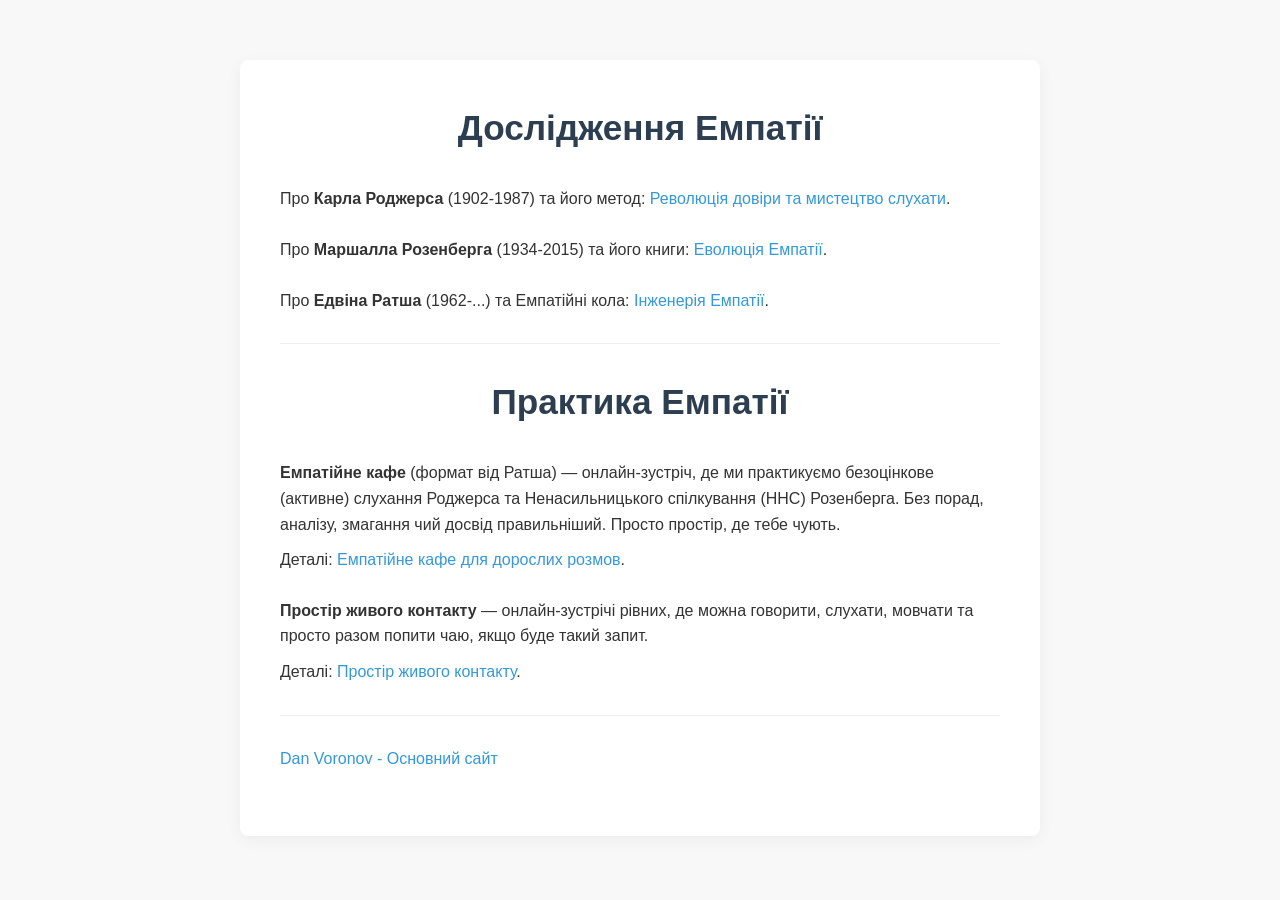
==== index.html @ 75099697 "простір на головну" ====
<!DOCTYPE html>
<html lang="uk">
<head>
    <meta charset="UTF-8">
    <meta name="viewport" content="width=device-width, initial-scale=1.0">
    <title>Дан Воронов - Дослідження Емпатії</title>
    <style>
        * {
            box-sizing: border-box;
            margin: 0;
            padding: 0;
        }

        body {
            font-family: 'Helvetica Neue', Helvetica, Arial, sans-serif;
            line-height: 1.6;
            color: #333;
            background-color: #f8f8f8;
            padding: 20px;
        }

        .container {
            max-width: 800px;
            margin: 40px auto;
            background-color: #fff;
            padding: 40px;
            border-radius: 8px;
            box-shadow: 0 4px 15px rgba(0, 0, 0, 0.05);
        }

        h1 {
            font-size: 2.2em;
            color: #2c3e50;
            margin-bottom: 30px;
            text-align: center;
            font-weight: 600;
        }

        .section {
            margin-bottom: 25px;
        }

        .section p {
            margin-bottom: 10px;
        }

        a {
            color: #3498db;
            text-decoration: none;
            transition: color 0.3s ease, text-decoration 0.3s ease;
        }

        a:hover {
            color: #2980b9;
            text-decoration: underline;
        }

        .divider {
            border-top: 1px solid #eee;
            margin: 30px 0;
        }

        .secondary-text {
            font-size: 0.9em;
            color: #666;
            padding-left: 20px;
            margin-top: 15px;
            margin-bottom: 5px;
        }
    </style>
</head>
<body>
    <div class="container">
        <h1>Дослідження Емпатії</h1>

        <div class="section">
            <p>Про <strong>Карла Роджерса</strong> (1902-1987) та його метод:
            <a href="rogers/">Революція довіри та мистецтво слухати</a>.</p>
        </div>        

        <div class="section">
            <p>Про <strong>Маршалла Розенберга</strong> (1934-2015) та його книги:
            <a href="rosenberg/">Еволюція Емпатії</a>.</p>
        </div>

        <div class="section">
            <p>Про <strong>Едвіна Ратша</strong> (1962-...) та Емпатійні кола:
            <a href="rutsch/">Інженерія Емпатії</a>.</p>
        </div>

        <div class="divider"></div>
            
            <h1>Практика Емпатії</h1>

            <div class="section">
                <p><b>Емпатійне кафе</b> (формат від Ратша) — онлайн-зустріч, де ми практикуємо безоцінкове (активне) слухання Роджерса та Ненасильницького спілкування (ННС) Розенберга. Без порад, аналізу, змагання чий досвід правильніший. Просто простір, де тебе чують. </p>

                <p>Деталі:
                <a href="cafe/">Емпатійне кафе для дорослих розмов</a>.</p>
            </div>


            <div class="section">
                <p><b>Простір живого контакту</b> — онлайн-зустрічі рівних, де можна говорити, слухати, мовчати та просто разом попити чаю, якщо буде такий запит. </p>

                <p>Деталі:
                <a href="prostir/">Простір живого контакту</a>.</p>
            </div>


        <div class="divider"></div>

        <div class="section">
            <p><a href="https://danvoronov.com/">Dan Voronov - Основний сайт</a></p>
        </div>
    </div>
</body>
</html>
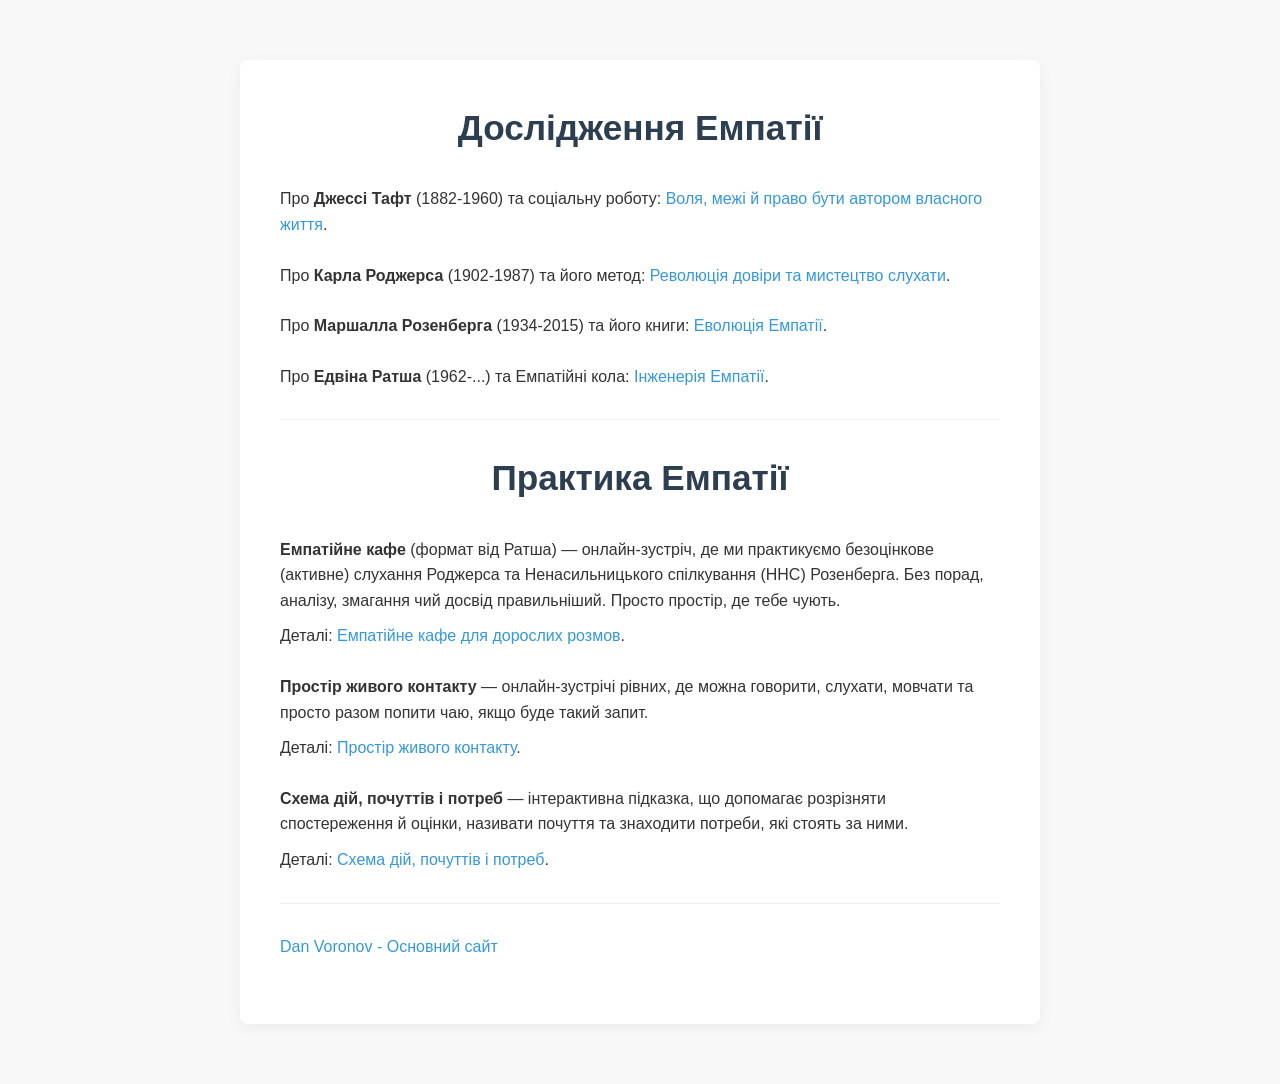
==== commit 73a0c7e1: "cafe 08 + taft" ====
--- a/index.html
+++ b/index.html
@@ -74,6 +74,11 @@
         <h1>Дослідження Емпатії</h1>
 
         <div class="section">
+            <p>Про <strong>Джессі Тафт</strong> (1882-1960) та соціальну роботу:
+            <a href="taft/">Воля, межі й право бути автором власного життя</a>.</p>
+        </div>
+
+        <div class="section">
             <p>Про <strong>Карла Роджерса</strong> (1902-1987) та його метод:
             <a href="rogers/">Революція довіри та мистецтво слухати</a>.</p>
         </div>        
@@ -107,6 +112,12 @@
                 <a href="prostir/">Простір живого контакту</a>.</p>
             </div>
 
+            <div class="section">
+                <p><b>Схема дій, почуттів і потреб</b> — інтерактивна підказка, що допомагає розрізняти спостереження й оцінки, називати почуття та знаходити потреби, які стоять за ними.</p>
+
+                <p>Деталі:
+                <a href="map/">Схема дій, почуттів і потреб</a>.</p>
+            </div>
 
         <div class="divider"></div>
 
@@ -115,4 +126,4 @@
         </div>
     </div>
 </body>
-</html>+</html>
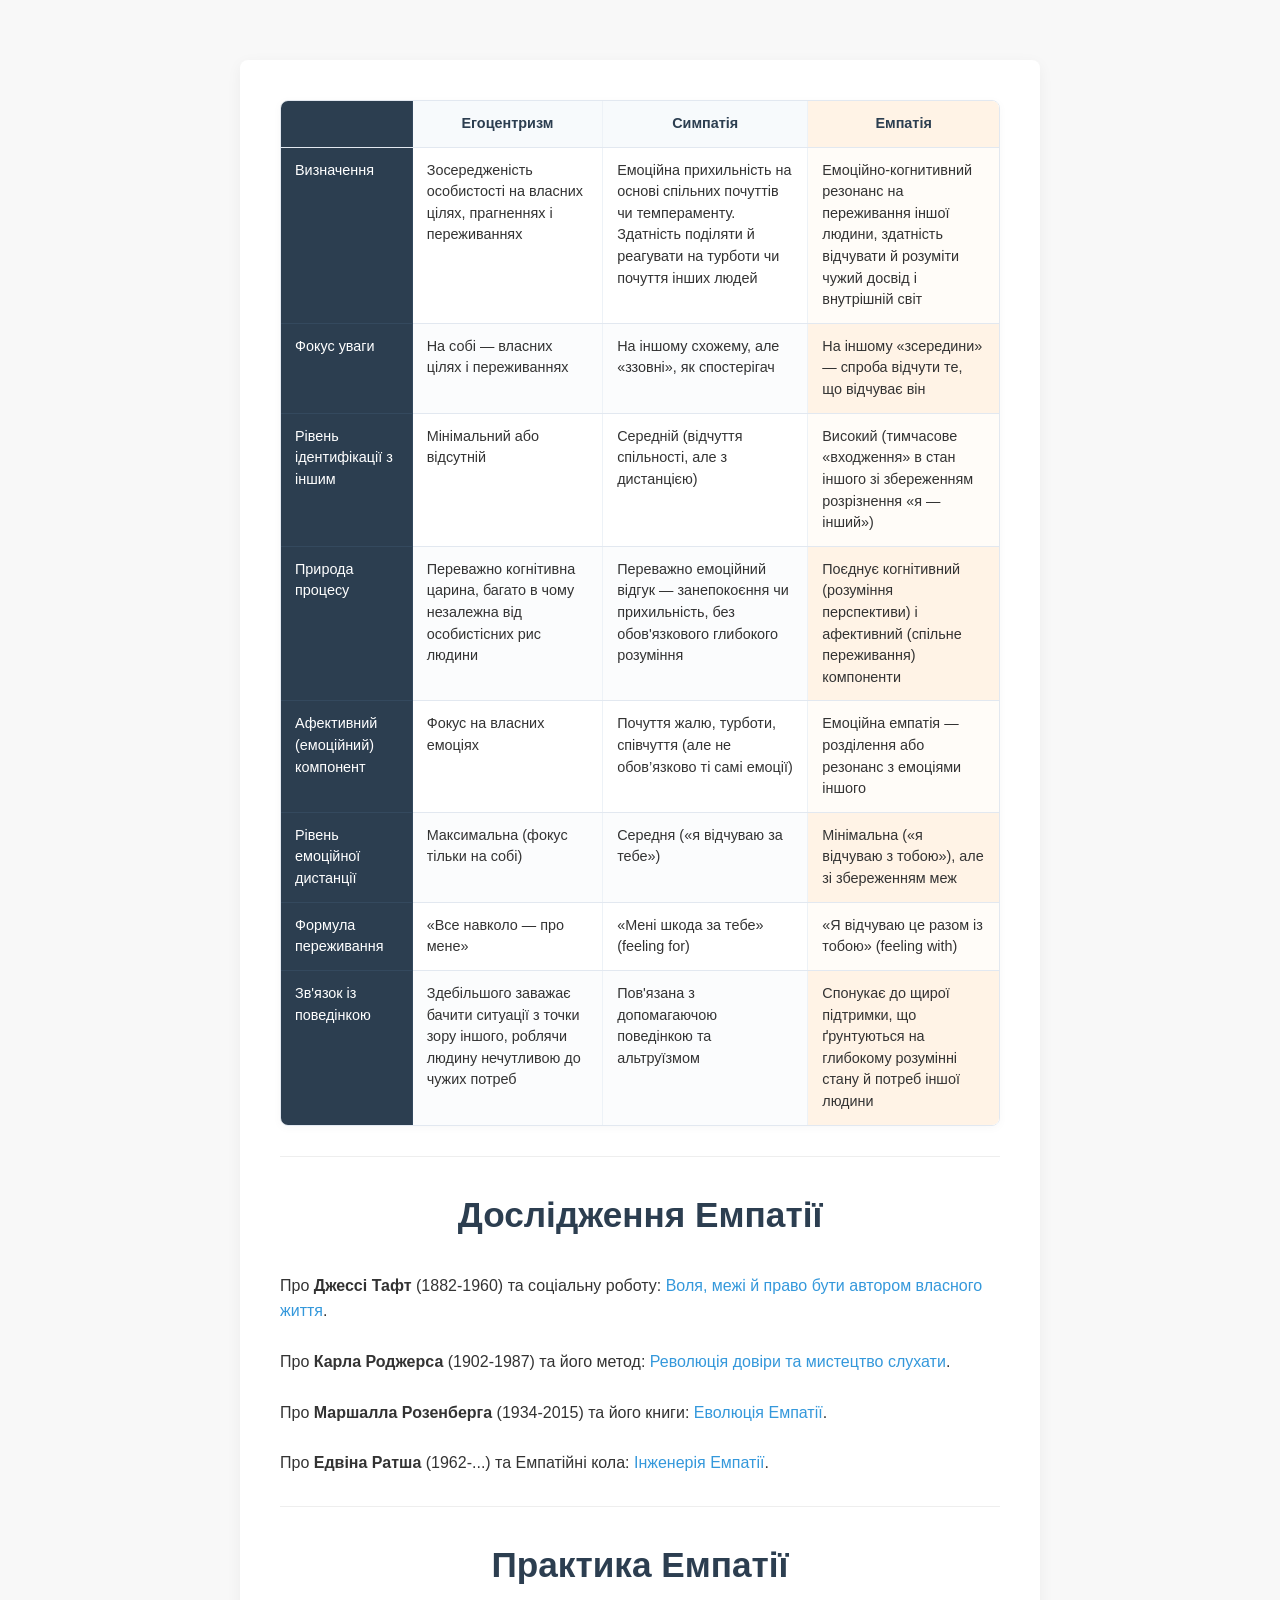
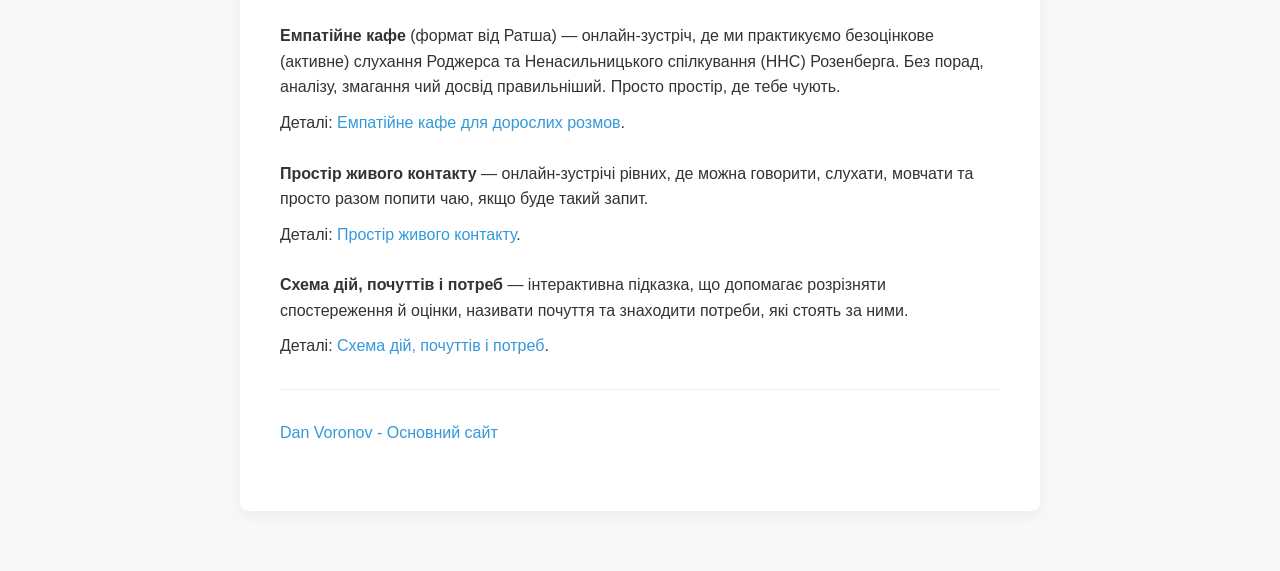
==== commit 4b559622: "таблиця порівняння" ====
--- a/index.html
+++ b/index.html
@@ -67,10 +67,142 @@
             margin-top: 15px;
             margin-bottom: 5px;
         }
+
+        .table-wrapper {
+            overflow-x: auto;
+            margin-bottom: 30px;
+            border-radius: 8px;
+            border: 1px solid #e2e8f0;
+            box-shadow: 0 2px 10px rgba(0, 0, 0, 0.03);
+        }
+
+        table {
+            width: 100%;
+            border-collapse: collapse;
+            font-size: 0.9em;
+            text-align: left;
+            background-color: #fff;
+        }
+
+        th, td {
+            padding: 12px 14px;
+            border-bottom: 1px solid #e2e8f0;
+            border-right: 1px solid #edf2f7;
+            vertical-align: top;
+            line-height: 1.5;
+        }
+
+        th:last-child {
+            border-right: none;
+            background-color: #fff3e6;
+            color: #2c3e50;
+        }
+
+        td:last-child {
+            border-right: none;
+            background-color: #fffcf8;
+        }
+
+        th {
+            background-color: #f7fafc;
+            color: #2c3e50;
+            font-weight: 600;
+            text-align: center;
+            vertical-align: middle;
+        }
+
+        th:first-child,
+        td:first-child {
+            background-color: #2c3e50;
+            color: #ffffff;
+            font-weight: normal;
+            border-right: 1px solid #34495e;
+        }
+
+        tbody td:first-child {
+            border-bottom: 1px solid #34495e;
+        }
+
+        tr:nth-child(even) {
+            background-color: #fbfcfd;
+        }
+
+        tr:nth-child(even) td:last-child {
+            background-color: #fff3e6;
+        }
+
+        tr:last-child td {
+            border-bottom: none;
+        }
     </style>
 </head>
 <body>
     <div class="container">
+        <div class="table-wrapper">
+            <table>
+                <thead>
+                    <tr>
+                        <th></th>
+                        <th>Егоцентризм</th>
+                        <th>Симпатія</th>
+                        <th>Емпатія</th>
+                    </tr>
+                </thead>
+                <tbody>
+                    <tr>
+                        <td>Визначення</td>
+                        <td>Зосередженість особистості на власних цілях, прагненнях і переживаннях</td>
+                        <td>Емоційна прихильність на основі спільних почуттів чи темпераменту. Здатність поділяти й реагувати на турботи чи почуття інших людей</td>
+                        <td>Емоційно-когнитивний резонанс на переживання іншої людини, здатність відчувати й розуміти чужий досвід і внутрішній світ </td>
+                    </tr>
+                    <tr>
+                        <td>Фокус уваги</td>
+                        <td>На собі — власних цілях і переживаннях</td>
+                        <td>На іншому схожему, але «ззовні», як спостерігач</td>
+                        <td>На іншому «зсередини» — спроба відчути те, що відчуває він</td>
+                    </tr>
+                    <tr>
+                        <td>Рівень ідентифікації з іншим</td>
+                        <td>Мінімальний або відсутній</td>
+                        <td>Середній (відчуття спільності, але з дистанцією)</td>
+                        <td>Високий (тимчасове «входження» в стан іншого зі збереженням розрізнення «я — інший»)</td>
+                    </tr>
+                    <tr>
+                        <td>Природа процесу</td>
+                        <td>Переважно когнітивна царина, багато в чому незалежна від особистісних рис людини</td>
+                        <td>Переважно емоційний відгук — занепокоєння чи прихильність, без обов'язкового глибокого розуміння</td>
+                        <td>Поєднує когнітивний (розуміння перспективи) і афективний (спільне переживання) компоненти</td>
+                    </tr>
+                    <tr>
+                        <td>Афективний (емоційний) компонент</td>
+                        <td>Фокус на власних емоціях</td>
+                        <td>Почуття жалю, турботи, співчуття (але не обов’язково ті самі емоції)</td>
+                        <td>Емоційна емпатія — розділення або резонанс з емоціями іншого</td>
+                    </tr>
+                    <tr>
+                        <td>Рівень емоційної дистанції</td>
+                        <td>Максимальна (фокус тільки на собі)</td>
+                        <td>Середня («я відчуваю за тебе»)</td>
+                        <td>Мінімальна («я відчуваю з тобою»), але зі збереженням меж</td>
+                    </tr>
+                    <tr>
+                        <td>Формула переживання</td>
+                        <td>«Все навколо — про мене»</td>
+                        <td>«Мені шкода за тебе» (feeling for)</td>
+                        <td>«Я відчуваю це разом із тобою» (feeling with)</td>
+                    </tr>
+                    <tr>
+                        <td>Зв'язок із поведінкою</td>
+                        <td>Здебільшого заважає бачити ситуації з точки зору іншого, роблячи людину нечутливою до чужих потреб</td>
+                        <td>Пов'язана з допомагаючою поведінкою та альтруїзмом</td>
+                        <td>Спонукає до щирої підтримки, що ґрунтуються на глибокому розумінні стану й потреб іншої людини</td>
+                    </tr>
+                </tbody>
+            </table>
+        </div>
+
+        <div class="divider"></div>
+
         <h1>Дослідження Емпатії</h1>
 
         <div class="section">
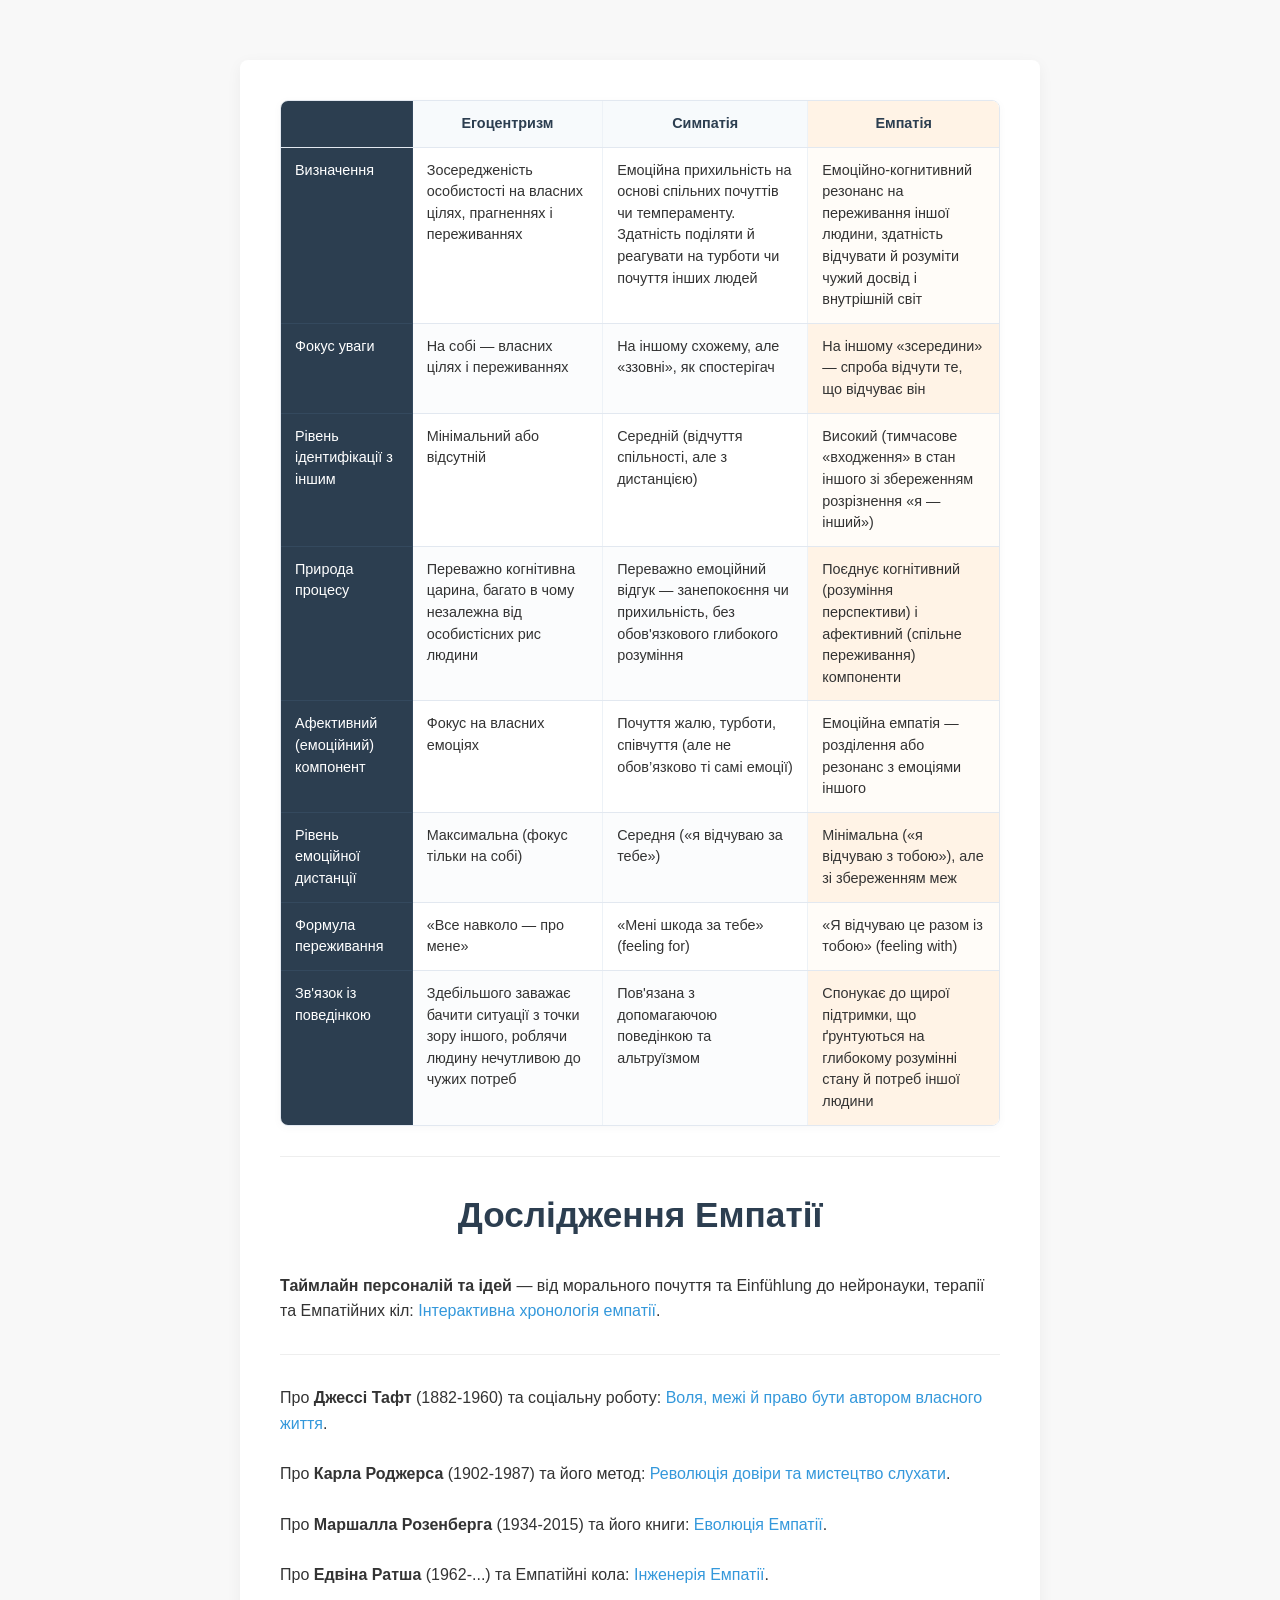
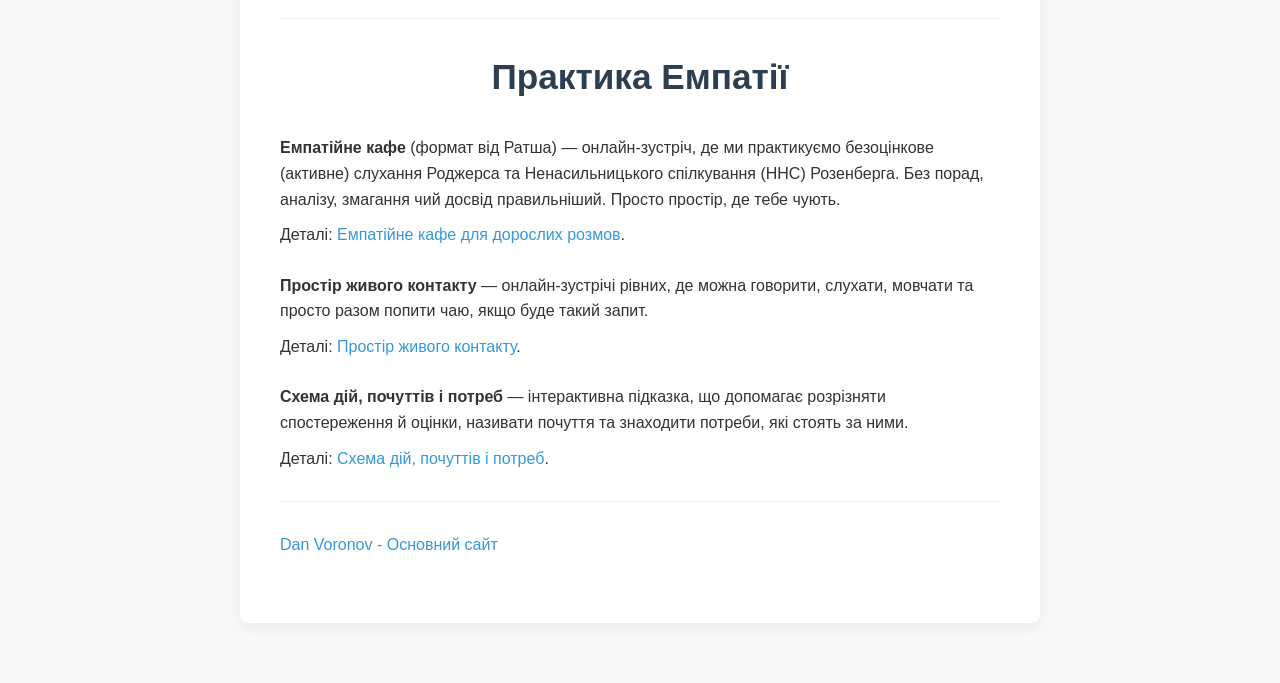
==== commit 4d0754e9: "timeline" ====
--- a/index.html
+++ b/index.html
@@ -206,6 +206,13 @@
         <h1>Дослідження Емпатії</h1>
 
         <div class="section">
+            <p><strong>Таймлайн персоналій та ідей</strong> — від морального почуття та Einfühlung до нейронауки, терапії та Емпатійних кіл:
+            <a href="timeline/">Інтерактивна хронологія емпатії</a>.</p>
+        </div>
+
+        <div class="divider"></div>
+
+        <div class="section">
             <p>Про <strong>Джессі Тафт</strong> (1882-1960) та соціальну роботу:
             <a href="taft/">Воля, межі й право бути автором власного життя</a>.</p>
         </div>
@@ -258,4 +265,6 @@
         </div>
     </div>
 </body>
+<script defer src="https://cloud.umami.is/script.js" data-website-id="41dd411d-234d-4eae-b541-1103fd71b6ad"></script>
 </html>
+
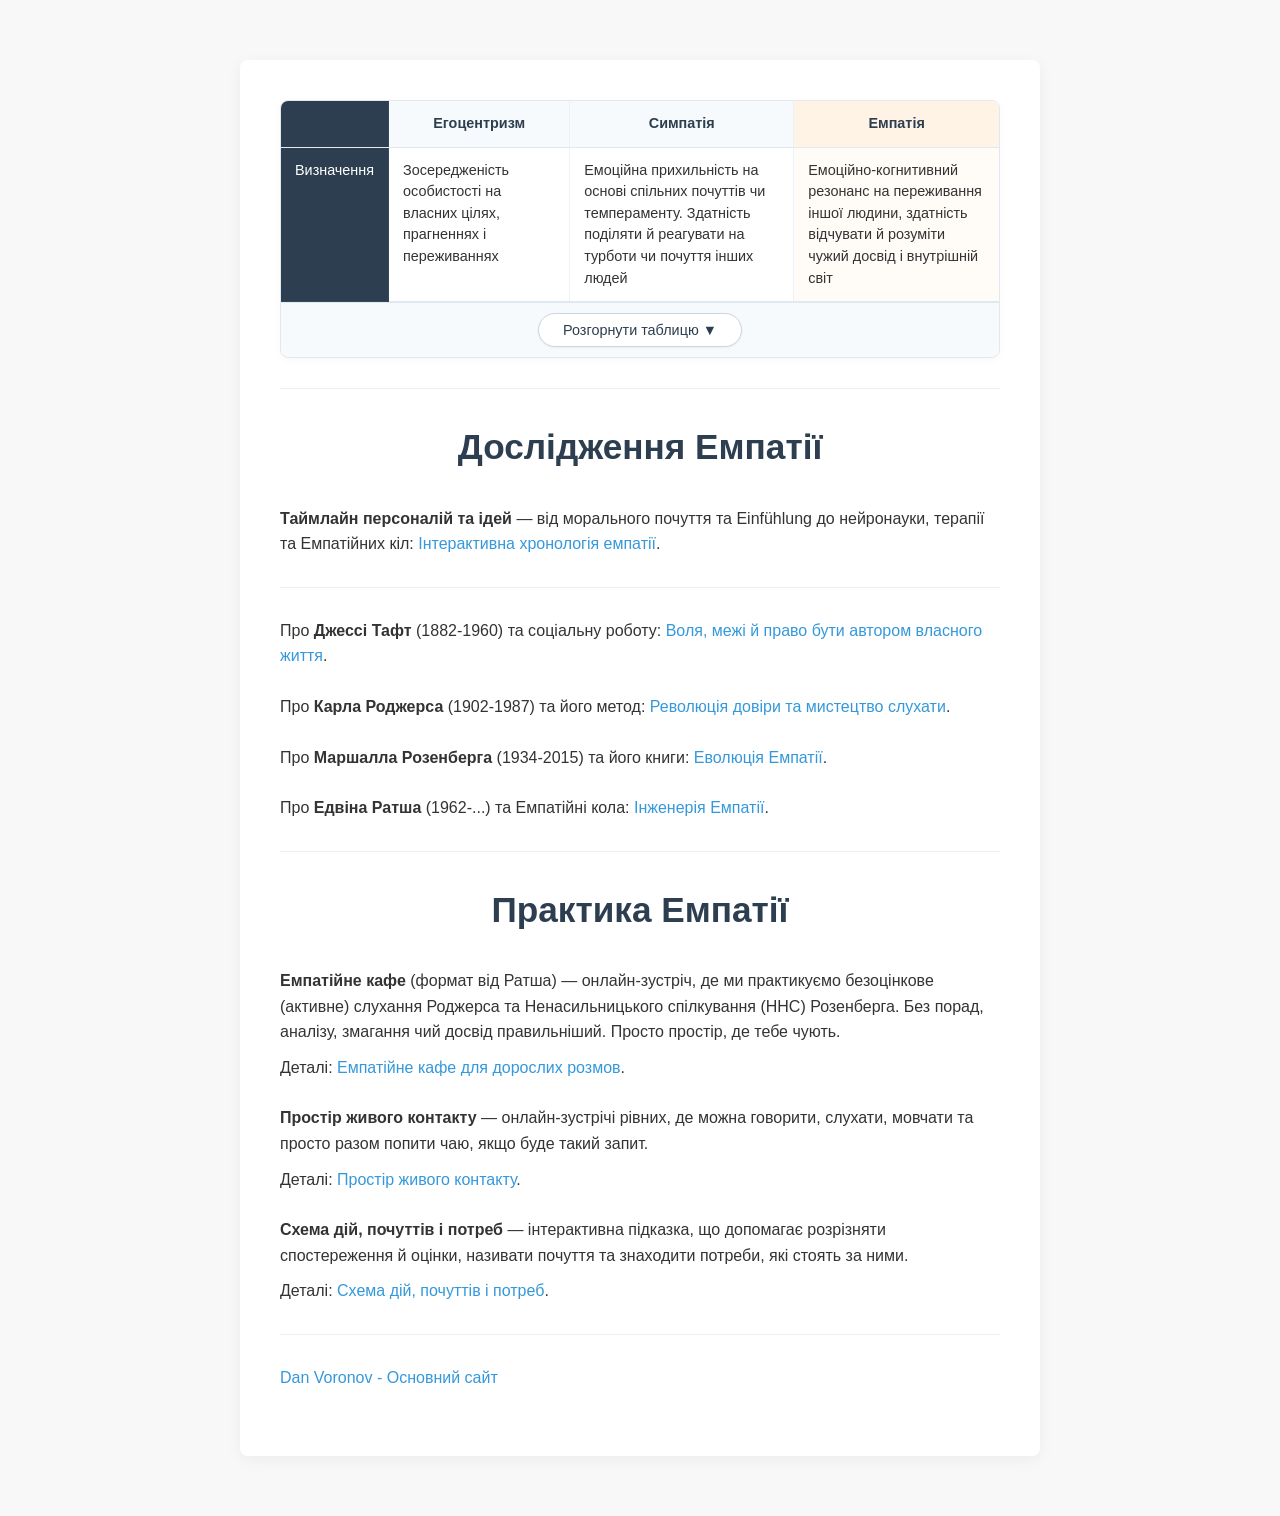
==== commit d3be6dab: "табл сгорнута" ====
--- a/index.html
+++ b/index.html
@@ -68,12 +68,60 @@
             margin-bottom: 5px;
         }
 
-        .table-wrapper {
-            overflow-x: auto;
-            margin-bottom: 30px;
+        .table-card {
             border-radius: 8px;
             border: 1px solid #e2e8f0;
             box-shadow: 0 2px 10px rgba(0, 0, 0, 0.03);
+            background-color: #fff;
+            overflow: hidden;
+            margin-bottom: 30px;
+        }
+
+        .table-wrapper {
+            overflow-x: auto;
+            margin-bottom: 0;
+            border: none;
+            box-shadow: none;
+            border-radius: 0;
+        }
+
+        .table-toggle-bar {
+            background-color: #f7fafc;
+            border-top: 1px solid #e2e8f0;
+            text-align: center;
+            padding: 10px 16px;
+        }
+
+        .table-toggle-btn {
+            background-color: #ffffff;
+            color: #2c3e50;
+            border: 1px solid #cbd5e0;
+            padding: 8px 24px;
+            font-size: 0.9em;
+            font-family: inherit;
+            border-radius: 20px;
+            cursor: pointer;
+            transition: all 0.2s ease;
+            display: inline-flex;
+            align-items: center;
+            gap: 6px;
+            font-weight: 500;
+            box-shadow: 0 1px 3px rgba(0, 0, 0, 0.05);
+        }
+
+        .table-toggle-btn:hover {
+            background-color: #3498db;
+            color: #ffffff;
+            border-color: #3498db;
+            box-shadow: 0 2px 8px rgba(52, 152, 219, 0.3);
+        }
+
+        table tbody tr.collapsible-row {
+            display: none;
+        }
+
+        table.expanded tbody tr.collapsible-row {
+            display: table-row;
         }
 
         table {
@@ -138,67 +186,74 @@
 </head>
 <body>
     <div class="container">
-        <div class="table-wrapper">
-            <table>
-                <thead>
-                    <tr>
-                        <th></th>
-                        <th>Егоцентризм</th>
-                        <th>Симпатія</th>
-                        <th>Емпатія</th>
-                    </tr>
-                </thead>
-                <tbody>
-                    <tr>
-                        <td>Визначення</td>
-                        <td>Зосередженість особистості на власних цілях, прагненнях і переживаннях</td>
-                        <td>Емоційна прихильність на основі спільних почуттів чи темпераменту. Здатність поділяти й реагувати на турботи чи почуття інших людей</td>
-                        <td>Емоційно-когнитивний резонанс на переживання іншої людини, здатність відчувати й розуміти чужий досвід і внутрішній світ </td>
-                    </tr>
-                    <tr>
-                        <td>Фокус уваги</td>
-                        <td>На собі — власних цілях і переживаннях</td>
-                        <td>На іншому схожему, але «ззовні», як спостерігач</td>
-                        <td>На іншому «зсередини» — спроба відчути те, що відчуває він</td>
-                    </tr>
-                    <tr>
-                        <td>Рівень ідентифікації з іншим</td>
-                        <td>Мінімальний або відсутній</td>
-                        <td>Середній (відчуття спільності, але з дистанцією)</td>
-                        <td>Високий (тимчасове «входження» в стан іншого зі збереженням розрізнення «я — інший»)</td>
-                    </tr>
-                    <tr>
-                        <td>Природа процесу</td>
-                        <td>Переважно когнітивна царина, багато в чому незалежна від особистісних рис людини</td>
-                        <td>Переважно емоційний відгук — занепокоєння чи прихильність, без обов'язкового глибокого розуміння</td>
-                        <td>Поєднує когнітивний (розуміння перспективи) і афективний (спільне переживання) компоненти</td>
-                    </tr>
-                    <tr>
-                        <td>Афективний (емоційний) компонент</td>
-                        <td>Фокус на власних емоціях</td>
-                        <td>Почуття жалю, турботи, співчуття (але не обов’язково ті самі емоції)</td>
-                        <td>Емоційна емпатія — розділення або резонанс з емоціями іншого</td>
-                    </tr>
-                    <tr>
-                        <td>Рівень емоційної дистанції</td>
-                        <td>Максимальна (фокус тільки на собі)</td>
-                        <td>Середня («я відчуваю за тебе»)</td>
-                        <td>Мінімальна («я відчуваю з тобою»), але зі збереженням меж</td>
-                    </tr>
-                    <tr>
-                        <td>Формула переживання</td>
-                        <td>«Все навколо — про мене»</td>
-                        <td>«Мені шкода за тебе» (feeling for)</td>
-                        <td>«Я відчуваю це разом із тобою» (feeling with)</td>
-                    </tr>
-                    <tr>
-                        <td>Зв'язок із поведінкою</td>
-                        <td>Здебільшого заважає бачити ситуації з точки зору іншого, роблячи людину нечутливою до чужих потреб</td>
-                        <td>Пов'язана з допомагаючою поведінкою та альтруїзмом</td>
-                        <td>Спонукає до щирої підтримки, що ґрунтуються на глибокому розумінні стану й потреб іншої людини</td>
-                    </tr>
-                </tbody>
-            </table>
+        <div class="table-card">
+            <div class="table-wrapper">
+                <table id="empathyTable">
+                    <thead>
+                        <tr>
+                            <th></th>
+                            <th>Егоцентризм</th>
+                            <th>Симпатія</th>
+                            <th>Емпатія</th>
+                        </tr>
+                    </thead>
+                    <tbody>
+                        <tr>
+                            <td>Визначення</td>
+                            <td>Зосередженість особистості на власних цілях, прагненнях і переживаннях</td>
+                            <td>Емоційна прихильність на основі спільних почуттів чи темпераменту. Здатність поділяти й реагувати на турботи чи почуття інших людей</td>
+                            <td>Емоційно-когнитивний резонанс на переживання іншої людини, здатність відчувати й розуміти чужий досвід і внутрішній світ </td>
+                        </tr>
+                        <tr class="collapsible-row">
+                            <td>Фокус уваги</td>
+                            <td>На собі — власних цілях і переживаннях</td>
+                            <td>На іншому схожему, але «ззовні», як спостерігач</td>
+                            <td>На іншому «зсередини» — спроба відчути те, що відчуває він</td>
+                        </tr>
+                        <tr class="collapsible-row">
+                            <td>Рівень ідентифікації з іншим</td>
+                            <td>Мінімальний або відсутній</td>
+                            <td>Середній (відчуття спільності, але з дистанцією)</td>
+                            <td>Високий (тимчасове «входження» в стан іншого зі збереженням розрізнення «я — інший»)</td>
+                        </tr>
+                        <tr class="collapsible-row">
+                            <td>Природа процесу</td>
+                            <td>Переважно когнітивна царина, багато в чому незалежна від особистісних рис людини</td>
+                            <td>Переважно емоційний відгук — занепокоєння чи прихильність, без обов'язкового глибокого розуміння</td>
+                            <td>Поєднує когнітивний (розуміння перспективи) і афективний (спільне переживання) компоненти</td>
+                        </tr>
+                        <tr class="collapsible-row">
+                            <td>Афективний (емоційний) компонент</td>
+                            <td>Фокус на власних емоціях</td>
+                            <td>Почуття жалю, турботи, співчуття (але не обов’язково ті самі емоції)</td>
+                            <td>Емоційна емпатія — розділення або резонанс з емоціями іншого</td>
+                        </tr>
+                        <tr class="collapsible-row">
+                            <td>Рівень емоційної дистанції</td>
+                            <td>Максимальна (фокус тільки на собі)</td>
+                            <td>Середня («я відчуваю за тебе»)</td>
+                            <td>Мінімальна («я відчуваю з тобою»), але зі збереженням меж</td>
+                        </tr>
+                        <tr class="collapsible-row">
+                            <td>Формула переживання</td>
+                            <td>«Все навколо — про мене»</td>
+                            <td>«Мені шкода за тебе» (feeling for)</td>
+                            <td>«Я відчуваю це разом із тобою» (feeling with)</td>
+                        </tr>
+                        <tr class="collapsible-row">
+                            <td>Зв'язок із поведінкою</td>
+                            <td>Здебільшого заважає бачити ситуації з точки зору іншого, роблячи людину нечутливою до чужих потреб</td>
+                            <td>Пов'язана з допомагаючою поведінкою та альтруїзмом</td>
+                            <td>Спонукає до щирої підтримки, що ґрунтуються на глибокому розумінні стану й потреб іншої людини</td>
+                        </tr>
+                    </tbody>
+                </table>
+            </div>
+            <div class="table-toggle-bar">
+                <button type="button" class="table-toggle-btn" id="toggleTableBtn" aria-expanded="false" onclick="toggleTable()">
+                    Розгорнути таблицю &#9660;
+                </button>
+            </div>
         </div>
 
         <div class="divider"></div>
@@ -264,6 +319,24 @@
             <p><a href="https://danvoronov.com/">Dan Voronov - Основний сайт</a></p>
         </div>
     </div>
+    <script>
+        function toggleTable() {
+            const table = document.getElementById('empathyTable');
+            const btn = document.getElementById('toggleTableBtn');
+            const isExpanded = table.classList.contains('expanded');
+            
+            if (isExpanded) {
+                table.classList.remove('expanded');
+                btn.innerHTML = 'Розгорнути таблицю &#9660;';
+                btn.setAttribute('aria-expanded', 'false');
+                table.scrollIntoView({ behavior: 'smooth', block: 'nearest' });
+            } else {
+                table.classList.add('expanded');
+                btn.innerHTML = 'Згорнути таблицю &#9650;';
+                btn.setAttribute('aria-expanded', 'true');
+            }
+        }
+    </script>
 </body>
 <script defer src="https://cloud.umami.is/script.js" data-website-id="41dd411d-234d-4eae-b541-1103fd71b6ad"></script>
 </html>
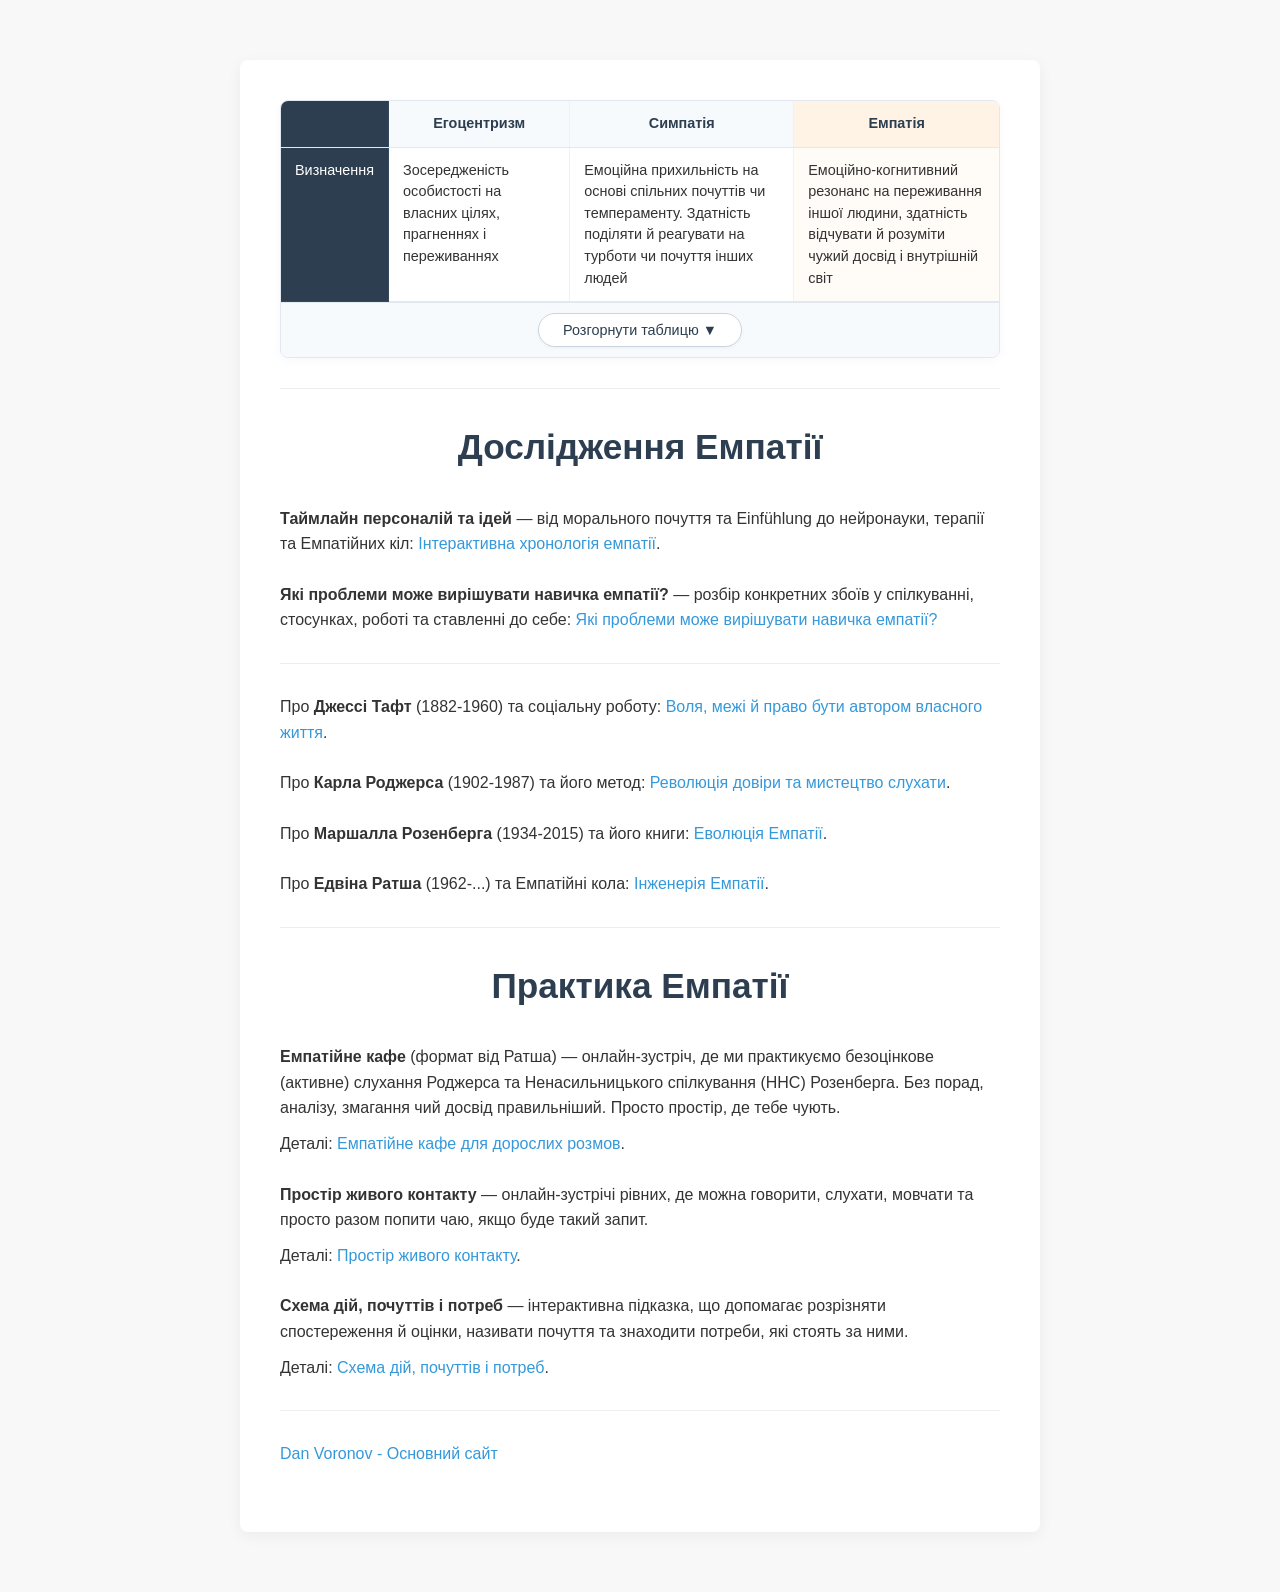
==== commit 65efd2b5: "проблеми" ====
--- a/index.html
+++ b/index.html
@@ -263,6 +263,11 @@
         <div class="section">
             <p><strong>Таймлайн персоналій та ідей</strong> — від морального почуття та Einfühlung до нейронауки, терапії та Емпатійних кіл:
             <a href="timeline/">Інтерактивна хронологія емпатії</a>.</p>
+        </div>
+
+        <div class="section">
+            <p><strong>Які проблеми може вирішувати навичка емпатії?</strong> — розбір конкретних збоїв у спілкуванні, стосунках, роботі та ставленні до себе:
+            <a href="why/">Які проблеми може вирішувати навичка емпатії?</a></p>
         </div>
 
         <div class="divider"></div>
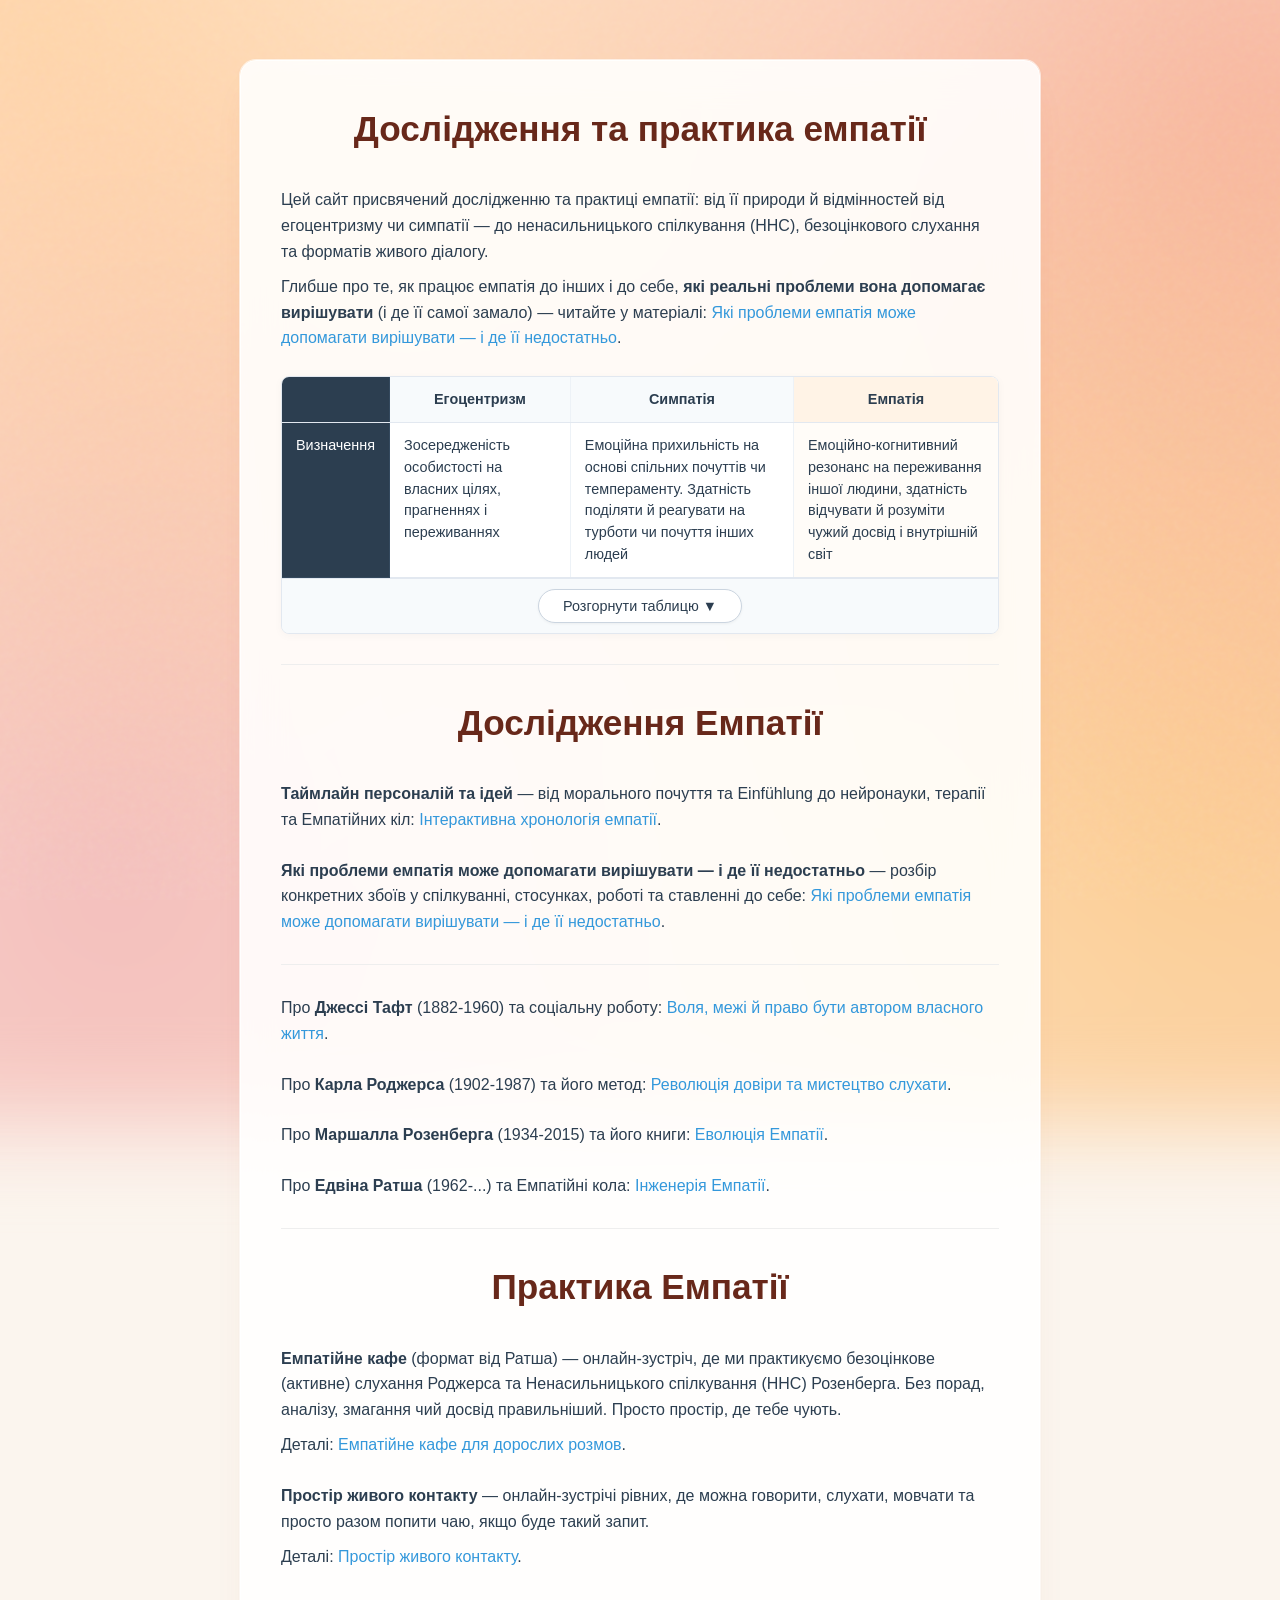
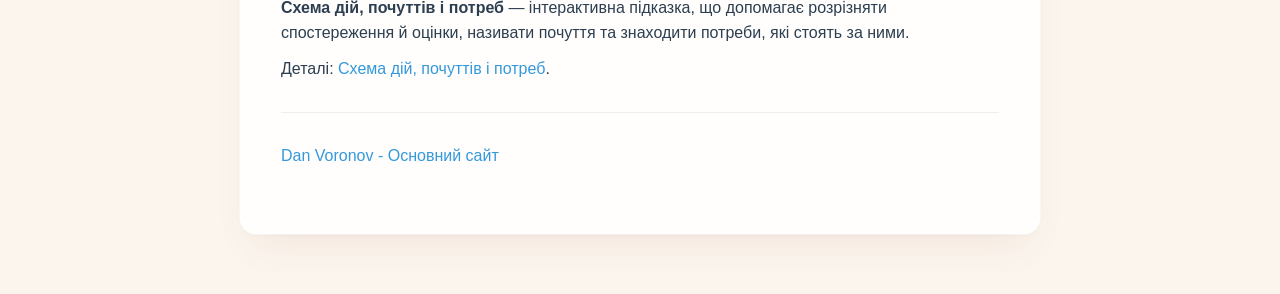
==== commit 7c1108c0: "лінк на проблеми" ====
--- a/index.html
+++ b/index.html
@@ -11,26 +11,99 @@
             padding: 0;
         }
 
+        html {
+            min-height: 100%;
+        }
+
         body {
             font-family: 'Helvetica Neue', Helvetica, Arial, sans-serif;
             line-height: 1.6;
-            color: #333;
-            background-color: #f8f8f8;
+            color: #2c3e50;
+            min-height: 100vh;
+            margin: 0;
             padding: 20px;
+            background-color: #fbf5ee;
+            position: relative;
+            overflow-x: hidden;
+        }
+
+        /* Layer 1: Living ambient warm light fields */
+        body::before {
+            content: "";
+            position: fixed;
+            inset: -25%;
+            z-index: -2;
+            pointer-events: none;
+            background:
+                /* Warm golden apricot bloom (top-left) */
+                radial-gradient(circle at 18% 18%, rgba(255, 175, 95, 0.45) 0%, rgba(255, 175, 95, 0) 45%),
+                /* Terracotta & coral warmth (top-right) */
+                radial-gradient(circle at 82% 25%, rgba(238, 108, 77, 0.38) 0%, rgba(238, 108, 77, 0) 48%),
+                /* Dusky warm rose / blush (bottom-left) */
+                radial-gradient(circle at 22% 82%, rgba(220, 95, 130, 0.3) 0%, rgba(220, 95, 130, 0) 45%),
+                /* Honey gold & amber glow (bottom-right) */
+                radial-gradient(circle at 78% 78%, rgba(255, 205, 90, 0.4) 0%, rgba(255, 205, 90, 0) 42%),
+                /* Soft radiant peach core */
+                radial-gradient(ellipse at 50% 50%, rgba(254, 218, 185, 0.55) 0%, rgba(254, 218, 185, 0) 58%),
+                /* Deep multifaceted warm foundation */
+                linear-gradient(135deg, #fff7ee 0%, #feeddd 30%, #fde2ce 65%, #f8c9b2 100%);
+            filter: blur(45px);
+            animation: warmDrift 24s ease-in-out infinite alternate;
+            will-change: transform;
+        }
+
+        /* Layer 2: Tactile organic micro-grain to give physical paper/film depth */
+        body::after {
+            content: "";
+            position: fixed;
+            inset: 0;
+            z-index: -1;
+            pointer-events: none;
+            opacity: 0.32;
+            mix-blend-mode: soft-light;
+            background-image: url("data:image/svg+xml,%3Csvg viewBox='0 0 200 200' xmlns='http://www.w3.org/2000/svg'%3E%3Cfilter id='n'%3E%3CfeTurbulence type='fractalNoise' baseFrequency='0.75' numOctaves='3' stitchTiles='stitch'/%3E%3C/filter%3E%3Crect width='100%25' height='100%25' filter='url(%23n)' opacity='0.7'/%3E%3C/svg%3E");
+        }
+
+        @keyframes warmDrift {
+            0% {
+                transform: scale(1) translate(0%, 0%) rotate(0deg);
+            }
+            33% {
+                transform: scale(1.05) translate(-2%, 2%) rotate(1deg);
+            }
+            66% {
+                transform: scale(1.03) translate(2%, -1%) rotate(-1deg);
+            }
+            100% {
+                transform: scale(1) translate(0%, 0%) rotate(0deg);
+            }
+        }
+
+        @media (prefers-reduced-motion: reduce) {
+            body::before {
+                animation: none;
+            }
         }
 
         .container {
             max-width: 800px;
             margin: 40px auto;
-            background-color: #fff;
+            background-color: rgba(255, 255, 255, 0.9);
+            backdrop-filter: blur(20px) saturate(150%);
+            -webkit-backdrop-filter: blur(20px) saturate(150%);
             padding: 40px;
-            border-radius: 8px;
-            box-shadow: 0 4px 15px rgba(0, 0, 0, 0.05);
+            border-radius: 16px;
+            border: 1px solid rgba(255, 255, 255, 0.85);
+            box-shadow:
+                0 20px 40px -15px rgba(160, 70, 30, 0.1),
+                0 0 0 1px rgba(255, 255, 255, 0.6),
+                0 2px 6px rgba(0, 0, 0, 0.03);
+            position: relative;
         }
 
         h1 {
             font-size: 2.2em;
-            color: #2c3e50;
+            color: #68281a;
             margin-bottom: 30px;
             text-align: center;
             font-weight: 600;
@@ -186,6 +259,13 @@
 </head>
 <body>
     <div class="container">
+        <h1>Дослідження та практика емпатії</h1>
+
+        <div class="section">
+            <p>Цей сайт присвячений дослідженню та практиці емпатії: від її природи й відмінностей від егоцентризму чи симпатії — до ненасильницького спілкування (ННС), безоцінкового слухання та форматів живого діалогу.</p>
+            <p>Глибше про те, як працює емпатія до інших і до себе, <b>які реальні проблеми вона допомагає вирішувати</b> (і де її самої замало) — читайте у матеріалі: <a href="why/">Які проблеми емпатія може допомагати вирішувати — і де її недостатньо</a>.</p>
+        </div>
+
         <div class="table-card">
             <div class="table-wrapper">
                 <table id="empathyTable">
@@ -266,8 +346,8 @@
         </div>
 
         <div class="section">
-            <p><strong>Які проблеми може вирішувати навичка емпатії?</strong> — розбір конкретних збоїв у спілкуванні, стосунках, роботі та ставленні до себе:
-            <a href="why/">Які проблеми може вирішувати навичка емпатії?</a></p>
+            <p><strong>Які проблеми емпатія може допомагати вирішувати — і де її недостатньо</strong> — розбір конкретних збоїв у спілкуванні, стосунках, роботі та ставленні до себе:
+            <a href="why/">Які проблеми емпатія може допомагати вирішувати — і де її недостатньо</a>.</p>
         </div>
 
         <div class="divider"></div>
